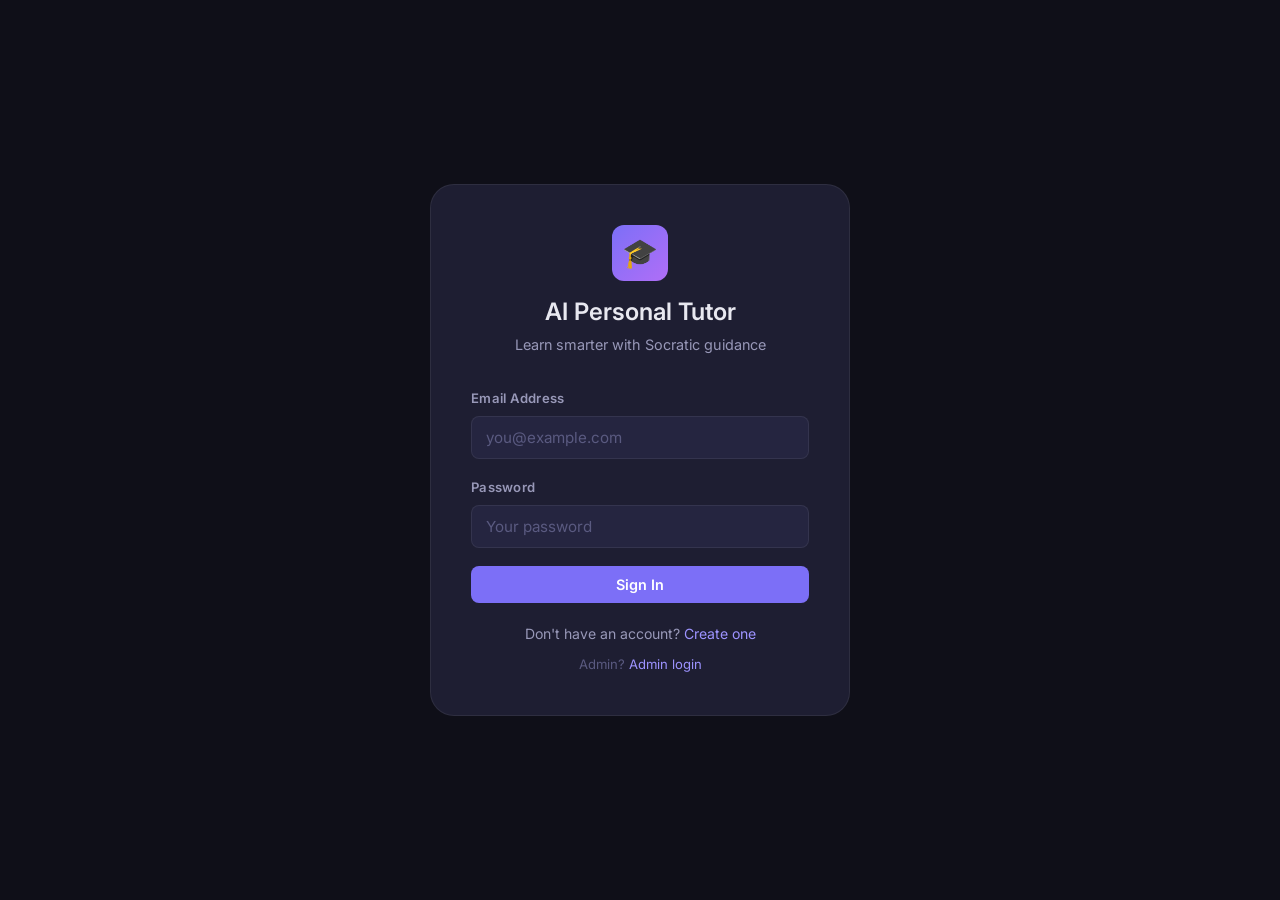
==== admin.html @ e1c5bb98 "Import SocraticAI Tutor project Co-authored-by: Copilot <223556219+Copilot@users.noreply.github.com>" ====
<!DOCTYPE html>
<html lang="en">
<head>
  <meta charset="UTF-8" />
  <meta name="viewport" content="width=device-width, initial-scale=1.0" />
  <title>AI Personal Tutor — Admin</title>
  <link rel="preconnect" href="https://fonts.googleapis.com" />
  <link href="https://fonts.googleapis.com/css2?family=Inter:wght@400;500;600;700&display=swap" rel="stylesheet" />
  <link rel="stylesheet" href="style.css" />
</head>
<body>

<div class="layout">

  <!-- ─── Sidebar ──────────────────────────────────────── -->
  <aside class="sidebar">
    <div class="sidebar-brand">
      <div class="brand-icon">🛡️</div>
      <div>
        <div class="brand-name">Admin Panel</div>
        <div class="brand-sub">AI Personal Tutor</div>
      </div>
    </div>

    <nav class="sidebar-nav">
      <button class="nav-item active" onclick="showSection('analytics')" id="nav-analytics">
        <span class="nav-icon">📊</span> Analytics
      </button>
      <button class="nav-item" onclick="showSection('students')" id="nav-students">
        <span class="nav-icon">👥</span> Students
      </button>
      <button class="nav-item" onclick="showSection('progress')" id="nav-progress">
        <span class="nav-icon">📈</span> Progress
      </button>
      <button class="nav-item" onclick="showSection('sessions')" id="nav-sessions">
        <span class="nav-icon">🗂️</span> Sessions
      </button>
    </nav>

    <div class="sidebar-footer">
      <button class="nav-item btn-danger" onclick="handleLogout()">
        <span class="nav-icon">🚪</span> Logout
      </button>
    </div>
  </aside>

  <!-- ─── Main Content ──────────────────────────────────── -->
  <main class="main">

    <!-- ── ANALYTICS ────────────────────────────────────── -->
    <div id="section-analytics">
      <div class="section-header" style="margin-bottom: 20px;">
        <h2>📊 Platform Analytics</h2>
      </div>

      <!-- Stat Cards -->
      <div class="grid-4" style="margin-bottom: 24px;" id="stat-cards">
        <div class="stat-card">
          <div class="stat-value" id="stat-students">—</div>
          <div class="stat-label">Total Students</div>
        </div>
        <div class="stat-card">
          <div class="stat-value" id="stat-sessions">—</div>
          <div class="stat-label">Sessions Completed</div>
        </div>
        <div class="stat-card">
          <div class="stat-value" id="stat-questions">—</div>
          <div class="stat-label">Questions Asked</div>
        </div>
        <div class="stat-card">
          <div class="stat-value" id="stat-avg-progress">—</div>
          <div class="stat-label">Avg Progress %</div>
        </div>
      </div>

      <!-- Popular Topics -->
      <div class="card">
        <div class="card-title">🔥 Popular Topics</div>
        <div id="popular-topics">
          <p style="color: var(--text-muted); font-size: 0.88rem;">Loading…</p>
        </div>
      </div>

      <!-- Extended Admin Metrics -->
      <div class="grid-3" style="margin-top:18px; gap:12px;">
        <div class="card" id="difficult-topics-card">
          <div class="card-title">Most Difficult Topics</div>
          <div id="difficult-topics">Loading…</div>
        </div>
        <div class="card" id="top-students-card">
          <div class="card-title">Top Performing Students</div>
          <div id="top-students">Loading…</div>
        </div>
        <div class="card" id="weak-dist-card">
          <div class="card-title">Weak Topic Distribution</div>
          <div id="weak-dist">Loading…</div>
        </div>
      </div>

      <div class="grid-3" style="margin-top:12px; gap:12px;">
        <div class="stat-card">
          <div class="stat-value" id="stat-avg-mastery">—</div>
          <div class="stat-label">Average Mastery</div>
        </div>
        <div class="stat-card">
          <div class="stat-value" id="stat-avg-hints">—</div>
          <div class="stat-label">Avg Hint Usage</div>
        </div>
        <div class="stat-card">
          <div class="stat-value" id="stat-sessions-per-day">—</div>
          <div class="stat-label">Sessions / Day (avg)</div>
        </div>
      </div>

      <div class="card" style="margin-top:12px;">
        <div class="card-title">Most Studied Topics</div>
        <div id="most-studied">Loading…</div>
      </div>
    </div>

    <!-- ── STUDENTS ──────────────────────────────────────── -->
    <div id="section-students" style="display:none;">
      <div class="section-header">
        <h2>👥 Student Accounts</h2>
        <span id="student-count" class="label"></span>
      </div>

      <div class="card">
        <div class="table-wrapper">
          <table>
            <thead>
              <tr>
                <th>#</th>
                <th>Name</th>
                <th>Email</th>
                <th>Joined</th>
              </tr>
            </thead>
            <tbody id="students-table">
              <tr><td colspan="4" style="color: var(--text-muted); text-align: center; padding: 24px;">Loading…</td></tr>
            </tbody>
          </table>
        </div>
      </div>
    </div>

    <!-- ── PROGRESS ──────────────────────────────────────── -->
    <div id="section-progress" style="display:none;">
      <div class="section-header">
        <h2>📈 Student Progress</h2>
      </div>

      <div class="card">
        <div class="table-wrapper">
          <table>
            <thead>
              <tr>
                <th>Student</th>
                <th>Email</th>
                <th>Topic</th>
                <th>Progress</th>
                <th>Hints Used</th>
              </tr>
            </thead>
            <tbody id="progress-table">
              <tr><td colspan="5" style="color: var(--text-muted); text-align: center; padding: 24px;">Loading…</td></tr>
            </tbody>
          </table>
        </div>
      </div>
    </div>

    <!-- ── SESSIONS ──────────────────────────────────────── -->
    <div id="section-sessions" style="display:none;">
      <div class="section-header">
        <h2>🗂️ Tutoring Sessions</h2>
      </div>

      <div id="sessions-list">
        <p style="color: var(--text-muted); font-size: 0.88rem;">Loading…</p>
      </div>
    </div>

  </main>
</div>

<script src="app.js"></script>
<script>
  // ─── Auth Guard ────────────────────────────────────────────────────────────
  if (!requireAuth("admin")) { /* redirected */ }

  // Load analytics on page open
  loadAnalytics();

  // ─── Section Navigation ────────────────────────────────────────────────────
  function showSection(name) {
    ["analytics", "students", "progress", "sessions"].forEach(s => {
      document.getElementById(`section-${s}`).style.display = (s === name) ? "block" : "none";
      document.getElementById(`nav-${s}`).classList.toggle("active", s === name);
    });

    if (name === "analytics") loadAnalytics();
    if (name === "students")  loadStudents();
    if (name === "progress")  loadProgress();
    if (name === "sessions")  loadSessions();
  }

  // ─── Analytics ────────────────────────────────────────────────────────────
  async function loadAnalytics() {
    try {
      const data = await api('/admin/stats');

      // Basic stats
      document.getElementById("stat-students").textContent     = data.learning_statistics.total_students;
      document.getElementById("stat-sessions").textContent     = data.learning_statistics.total_sessions;
      document.getElementById("stat-questions").textContent    = data.learning_statistics.total_questions;
      document.getElementById("stat-avg-progress").textContent = `${data.avg_mastery}%`;

      // Avg mastery and hints
      document.getElementById('stat-avg-mastery').textContent = `${data.avg_mastery}%`;
      document.getElementById('stat-avg-hints').textContent = `${data.avg_hint_usage}`;

      // Sessions per day average (simple mean)
      const sessCounts = data.sessions_per_day.map(r => r.count);
      const avgPerDay = sessCounts.length ? (sessCounts.reduce((a,b)=>a+b,0)/sessCounts.length).toFixed(1) : '0';
      document.getElementById('stat-sessions-per-day').textContent = avgPerDay;

      // Most difficult topics
      const diffEl = document.getElementById('difficult-topics');
      diffEl.innerHTML = data.most_difficult_topics.length ? data.most_difficult_topics.map(t => `
        <div style="margin-bottom:8px;">
          <div style="font-weight:700;">${escapeHtml(t.topic)}</div>
          <div style="color:var(--text-muted); font-size:0.85rem;">Avg progress: ${Math.round(t.avg_progress)}% — ${t.users} users</div>
        </div>
      `).join('') : '<div style="color:var(--text-muted)">No data</div>';

      // Top performing students
      const topEl = document.getElementById('top-students');
      topEl.innerHTML = data.top_performing_students.length ? `<ol style="padding-left:18px; margin:0;">${data.top_performing_students.map(s => `<li style="margin-bottom:8px;"><strong>${escapeHtml(s.name)}</strong> — ${Math.round(s.avg_progress)}%</li>`).join('')}</ol>` : '<div style="color:var(--text-muted)">No data</div>';

      // Weak topic distribution (simple list)
      const weakEl = document.getElementById('weak-dist');
      weakEl.innerHTML = data.weak_topic_distribution.length ? data.weak_topic_distribution.map(w => `
        <div style="display:flex; justify-content:space-between; gap:12px; margin-bottom:6px;">
          <div style="color:var(--text-primary);">${escapeHtml(w.topic)}</div>
          <div style="color:var(--text-muted);">${w.count}</div>
        </div>
      `).join('') : '<div style="color:var(--text-muted)">No weak topics</div>';

      // Most studied topics
      const msEl = document.getElementById('most-studied');
      msEl.innerHTML = data.most_studied_topics.length ? data.most_studied_topics.map(t => `
        <div style="display:flex; justify-content:space-between; gap:12px; margin-bottom:6px;">
          <div style="color:var(--text-primary);">${escapeHtml(t.topic)}</div>
          <div style="color:var(--accent-bright);">${t.users}</div>
        </div>
      `).join('') : '<div style="color:var(--text-muted)">No data</div>';

    } catch (err) {
      showToast('Failed to load analytics: ' + err.message, 'error');
    }
  }

  // ─── Students ─────────────────────────────────────────────────────────────
  async function loadStudents() {
    const tbody = document.getElementById("students-table");
    tbody.innerHTML = `<tr><td colspan="4" style="color:var(--text-muted);text-align:center;padding:24px;">Loading…</td></tr>`;

    try {
      const data = await api("/admin/users");
      document.getElementById("student-count").textContent = `${data.users.length} total`;

      if (!data.users.length) {
        tbody.innerHTML = `<tr><td colspan="4" style="color:var(--text-muted);text-align:center;padding:24px;">No students yet.</td></tr>`;
        return;
      }

      tbody.innerHTML = data.users.map((u, i) => `
        <tr>
          <td style="color: var(--text-muted);">${i + 1}</td>
          <td style="font-weight: 600;">${escapeHtml(u.name)}</td>
          <td style="color: var(--text-secondary);">${escapeHtml(u.email)}</td>
          <td style="color: var(--text-muted);">${formatDate(u.created_at)}</td>
        </tr>
      `).join("");
    } catch (err) {
      tbody.innerHTML = `<tr><td colspan="4" style="color:var(--danger);">Error: ${escapeHtml(err.message)}</td></tr>`;
    }
  }

  // ─── Progress ─────────────────────────────────────────────────────────────
  async function loadProgress() {
    const tbody = document.getElementById("progress-table");
    tbody.innerHTML = `<tr><td colspan="5" style="color:var(--text-muted);text-align:center;padding:24px;">Loading…</td></tr>`;

    try {
      const data = await api("/admin/progress");

      if (!data.progress.length) {
        tbody.innerHTML = `<tr><td colspan="5" style="color:var(--text-muted);text-align:center;padding:24px;">No progress data yet.</td></tr>`;
        return;
      }

      tbody.innerHTML = data.progress.map(p => `
        <tr>
          <td style="font-weight: 600;">${escapeHtml(p.name)}</td>
          <td style="color: var(--text-secondary);">${escapeHtml(p.email)}</td>
          <td><span style="
            font-size: 0.78rem; font-weight: 700;
            background: var(--accent-dim); color: var(--accent-bright);
            padding: 2px 8px; border-radius: 999px;
          ">${escapeHtml(p.topic)}</span></td>
          <td>
            <div style="display: flex; align-items: center; gap: 8px;">
              <div style="
                flex: 1; height: 5px; background: var(--bg-input);
                border-radius: 999px; overflow: hidden; min-width: 60px;
              ">
                <div style="
                  height: 100%;
                  width: ${p.progress}%;
                  background: linear-gradient(90deg, var(--accent), var(--accent-bright));
                  border-radius: 999px;
                "></div>
              </div>
              <span style="font-size: 0.8rem; color: var(--accent-bright); font-weight: 700; white-space: nowrap;">
                ${p.progress}%
              </span>
            </div>
          </td>
          <td style="color: var(--text-secondary);">${p.hints_used}</td>
        </tr>
      `).join("");
    } catch (err) {
      tbody.innerHTML = `<tr><td colspan="5" style="color:var(--danger);">Error: ${escapeHtml(err.message)}</td></tr>`;
    }
  }

  // ─── Sessions ─────────────────────────────────────────────────────────────
  async function loadSessions() {
    const container = document.getElementById("sessions-list");
    container.innerHTML = `<p style="color:var(--text-muted); font-size:0.88rem;">Loading…</p>`;

    try {
      const data = await api("/admin/sessions");

      if (!data.sessions.length) {
        container.innerHTML = `
          <div class="empty-state">
            <div class="empty-icon">🗂️</div>
            <p>No sessions completed yet.</p>
          </div>`;
        return;
      }

      container.innerHTML = data.sessions.map(s => `
        <div class="summary-card">
          <div class="summary-meta">
            <span class="summary-topic">${escapeHtml(s.topic)}</span>
            <span style="font-weight: 600; color: var(--text-primary); font-size: 0.85rem;">${escapeHtml(s.name)}</span>
            <span class="summary-date">${formatDate(s.created_at)}</span>
            <span style="font-size: 0.75rem; color: var(--text-muted);">💡 ${s.hints_used} hints</span>
          </div>
          ${s.summary ? `
            <div class="summary-body" style="max-height: 80px; overflow: hidden; position: relative;">
              ${escapeHtml(s.summary)}
            </div>
          ` : ""}
        </div>
      `).join("");
    } catch (err) {
      container.innerHTML = `<p style="color: var(--danger);">Error: ${escapeHtml(err.message)}</p>`;
    }
  }

  // ─── Logout ───────────────────────────────────────────────────────────────
  function handleLogout() {
    clearAuth();
    window.location.href = "index.html";
  }
</script>
</body>
</html>
---- style.css ----
/* =========================================================
   AI Personal Tutor — Stylesheet
   Dark theme with indigo/violet accent for an educational feel
   ========================================================= */

/* ─── Design Tokens ─────────────────────────────────── */
:root {
  --bg-base:       #0f0f18;
  --bg-surface:    #181828;
  --bg-card:       #1e1e32;
  --bg-card-hover: #252540;
  --bg-input:      #252540;

  --accent:        #7c6ff7;
  --accent-bright: #9d93ff;
  --accent-dim:    #3d3878;
  --accent-glow:   rgba(124, 111, 247, 0.18);

  --success:       #4ade80;
  --warning:       #fbbf24;
  --danger:        #f87171;

  --text-primary:  #e8e8f0;
  --text-secondary:#9898b8;
  --text-muted:    #5a5a80;

  --border:        rgba(255,255,255,0.07);
  --border-accent: rgba(124,111,247,0.35);

  --radius-sm: 8px;
  --radius-md: 12px;
  --radius-lg: 18px;
  --radius-xl: 24px;

  --shadow: 0 4px 24px rgba(0,0,0,0.4);
  --shadow-accent: 0 0 0 1px var(--border-accent), 0 4px 20px rgba(124,111,247,0.15);

  --font-display: 'Inter', system-ui, sans-serif;
  --font-mono:    'JetBrains Mono', 'Fira Code', monospace;
}

/* ─── Reset & Base ───────────────────────────────────── */
*, *::before, *::after { box-sizing: border-box; margin: 0; padding: 0; }

html { scroll-behavior: smooth; }

body {
  font-family: var(--font-display);
  background: var(--bg-base);
  color: var(--text-primary);
  min-height: 100vh;
  font-size: 15px;
  line-height: 1.6;
  -webkit-font-smoothing: antialiased;
}

a { color: var(--accent-bright); text-decoration: none; }
a:hover { text-decoration: underline; }

/* ─── Typography ─────────────────────────────────────── */
h1, h2, h3, h4 { font-weight: 600; line-height: 1.25; }
h1 { font-size: 2rem; }
h2 { font-size: 1.4rem; }
h3 { font-size: 1.1rem; }

.label {
  font-size: 0.72rem;
  font-weight: 600;
  letter-spacing: 0.08em;
  text-transform: uppercase;
  color: var(--text-muted);
}

/* ─── Layout ─────────────────────────────────────────── */
.layout {
  display: flex;
  min-height: 100vh;
}

/* ─── Sidebar ────────────────────────────────────────── */
.sidebar {
  width: 220px;
  flex-shrink: 0;
  background: var(--bg-surface);
  border-right: 1px solid var(--border);
  display: flex;
  flex-direction: column;
  padding: 28px 0 20px;
  position: sticky;
  top: 0;
  height: 100vh;
  overflow-y: auto;
}

.sidebar-brand {
  display: flex;
  align-items: center;
  gap: 10px;
  padding: 0 20px 28px;
  border-bottom: 1px solid var(--border);
}

.sidebar-brand .brand-icon {
  width: 34px;
  height: 34px;
  border-radius: var(--radius-sm);
  background: linear-gradient(135deg, var(--accent), #b06ef7);
  display: flex;
  align-items: center;
  justify-content: center;
  font-size: 1.1rem;
  flex-shrink: 0;
}

.sidebar-brand .brand-name {
  font-size: 0.95rem;
  font-weight: 700;
  color: var(--text-primary);
  line-height: 1.2;
}

.sidebar-brand .brand-sub {
  font-size: 0.68rem;
  color: var(--text-muted);
}

.sidebar-nav {
  flex: 1;
  padding: 16px 12px;
  display: flex;
  flex-direction: column;
  gap: 4px;
}

.nav-item {
  display: flex;
  align-items: center;
  gap: 10px;
  padding: 9px 10px;
  border-radius: var(--radius-sm);
  color: var(--text-secondary);
  cursor: pointer;
  transition: all 0.15s;
  border: none;
  background: none;
  width: 100%;
  text-align: left;
  font-size: 0.9rem;
  font-family: inherit;
  text-decoration: none;
}

.nav-item:hover {
  background: var(--bg-card);
  color: var(--text-primary);
  text-decoration: none;
}

.nav-item.active {
  background: var(--accent-glow);
  color: var(--accent-bright);
  border: 1px solid var(--border-accent);
}

.nav-item .nav-icon { font-size: 1rem; width: 18px; text-align: center; }

.sidebar-footer {
  padding: 16px 12px 0;
  border-top: 1px solid var(--border);
}

/* ─── Main Content ───────────────────────────────────── */
.main {
  flex: 1;
  overflow-y: auto;
  padding: 32px 36px;
  max-width: 960px;
}

/* ─── Auth Pages ─────────────────────────────────────── */
.auth-page {
  min-height: 100vh;
  display: flex;
  align-items: center;
  justify-content: center;
  background: var(--bg-base);
  padding: 20px;
}

.auth-card {
  background: var(--bg-card);
  border: 1px solid var(--border);
  border-radius: var(--radius-xl);
  padding: 40px;
  width: 100%;
  max-width: 420px;
}

.auth-header {
  text-align: center;
  margin-bottom: 32px;
}

.auth-logo {
  width: 56px;
  height: 56px;
  border-radius: var(--radius-md);
  background: linear-gradient(135deg, var(--accent), #b06ef7);
  display: flex;
  align-items: center;
  justify-content: center;
  font-size: 1.8rem;
  margin: 0 auto 16px;
}

.auth-header h1 { font-size: 1.5rem; margin-bottom: 6px; }
.auth-header p  { color: var(--text-secondary); font-size: 0.9rem; }

/* ─── Forms ──────────────────────────────────────────── */
.form-group { margin-bottom: 18px; }

.form-label {
  display: block;
  font-size: 0.82rem;
  font-weight: 600;
  color: var(--text-secondary);
  margin-bottom: 7px;
  letter-spacing: 0.02em;
}

.form-input {
  width: 100%;
  padding: 11px 14px;
  background: var(--bg-input);
  border: 1px solid var(--border);
  border-radius: var(--radius-sm);
  color: var(--text-primary);
  font-family: inherit;
  font-size: 0.95rem;
  outline: none;
  transition: border-color 0.15s, box-shadow 0.15s;
}

.form-input:focus {
  border-color: var(--accent);
  box-shadow: 0 0 0 3px var(--accent-glow);
}

.form-input::placeholder { color: var(--text-muted); }

/* ─── Buttons ────────────────────────────────────────── */
.btn {
  display: inline-flex;
  align-items: center;
  justify-content: center;
  gap: 7px;
  padding: 10px 20px;
  border-radius: var(--radius-sm);
  font-family: inherit;
  font-size: 0.9rem;
  font-weight: 600;
  cursor: pointer;
  border: none;
  transition: all 0.15s;
  text-decoration: none;
  white-space: nowrap;
}

.btn-primary {
  background: var(--accent);
  color: #fff;
}
.btn-primary:hover  { background: var(--accent-bright); text-decoration: none; }
.btn-primary:active { transform: scale(0.98); }

.btn-ghost {
  background: transparent;
  color: var(--text-secondary);
  border: 1px solid var(--border);
}
.btn-ghost:hover { background: var(--bg-card); color: var(--text-primary); }

.btn-danger {
  background: transparent;
  color: var(--danger);
  border: 1px solid rgba(248, 113, 113, 0.3);
}
.btn-danger:hover { background: rgba(248,113,113,0.1); }

.btn-full { width: 100%; }
.btn-sm   { padding: 7px 14px; font-size: 0.82rem; }

/* ─── Cards ──────────────────────────────────────────── */
.card {
  background: var(--bg-card);
  border: 1px solid var(--border);
  border-radius: var(--radius-lg);
  padding: 24px;
}

.card-title {
  font-size: 0.85rem;
  font-weight: 700;
  color: var(--text-muted);
  text-transform: uppercase;
  letter-spacing: 0.07em;
  margin-bottom: 16px;
  display: flex;
  align-items: center;
  gap: 8px;
}

.stat-card {
  background: var(--bg-card);
  border: 1px solid var(--border);
  border-radius: var(--radius-md);
  padding: 20px 22px;
}

.stat-card .stat-value {
  font-size: 2rem;
  font-weight: 700;
  color: var(--accent-bright);
  line-height: 1;
  margin-bottom: 4px;
}

.stat-card .stat-label {
  font-size: 0.8rem;
  color: var(--text-secondary);
}

/* ─── Grid Helpers ───────────────────────────────────── */
.grid-2 { display: grid; grid-template-columns: 1fr 1fr; gap: 16px; }
.grid-3 { display: grid; grid-template-columns: repeat(3, 1fr); gap: 16px; }
.grid-4 { display: grid; grid-template-columns: repeat(4, 1fr); gap: 14px; }

/* ─── Progress Bars ──────────────────────────────────── */
.progress-item { margin-bottom: 16px; }

.progress-header {
  display: flex;
  justify-content: space-between;
  align-items: center;
  margin-bottom: 6px;
}

.progress-topic {
  font-size: 0.88rem;
  font-weight: 600;
  color: var(--text-primary);
}

.progress-pct {
  font-size: 0.8rem;
  color: var(--accent-bright);
  font-weight: 700;
}

.progress-bar-track {
  height: 6px;
  background: var(--bg-input);
  border-radius: 999px;
  overflow: hidden;
}

.progress-bar-fill {
  height: 100%;
  background: linear-gradient(90deg, var(--accent), var(--accent-bright));
  border-radius: 999px;
  transition: width 0.6s ease;
}

/* ─── Chat Interface ─────────────────────────────────── */
.chat-wrapper {
  display: flex;
  flex-direction: column;
  height: 520px;
  background: var(--bg-card);
  border: 1px solid var(--border);
  border-radius: var(--radius-lg);
  overflow: hidden;
}

.chat-header {
  padding: 14px 20px;
  border-bottom: 1px solid var(--border);
  display: flex;
  align-items: center;
  justify-content: space-between;
  background: var(--bg-surface);
}

.chat-header-left {
  display: flex;
  align-items: center;
  gap: 10px;
}

.chat-avatar {
  width: 32px;
  height: 32px;
  border-radius: 50%;
  background: linear-gradient(135deg, var(--accent), #b06ef7);
  display: flex;
  align-items: center;
  justify-content: center;
  font-size: 1rem;
}

.chat-title { font-weight: 600; font-size: 0.9rem; }
.chat-topic-badge {
  font-size: 0.72rem;
  background: var(--accent-dim);
  color: var(--accent-bright);
  padding: 2px 8px;
  border-radius: 999px;
  border: 1px solid var(--border-accent);
}

.chat-messages {
  flex: 1;
  overflow-y: auto;
  padding: 20px;
  display: flex;
  flex-direction: column;
  gap: 16px;
  scroll-behavior: smooth;
}

.chat-messages::-webkit-scrollbar { width: 4px; }
.chat-messages::-webkit-scrollbar-track { background: transparent; }
.chat-messages::-webkit-scrollbar-thumb { background: var(--border); border-radius: 2px; }

.message {
  display: flex;
  gap: 10px;
  max-width: 88%;
  animation: msg-in 0.2s ease;
}

@keyframes msg-in {
  from { opacity: 0; transform: translateY(6px); }
  to   { opacity: 1; transform: translateY(0); }
}

.message.user { margin-left: auto; flex-direction: row-reverse; }

.msg-icon {
  width: 28px;
  height: 28px;
  border-radius: 50%;
  display: flex;
  align-items: center;
  justify-content: center;
  font-size: 0.8rem;
  flex-shrink: 0;
  margin-top: 2px;
}

.message.assistant .msg-icon {
  background: linear-gradient(135deg, var(--accent), #b06ef7);
}

.message.user .msg-icon {
  background: var(--bg-input);
  border: 1px solid var(--border);
}

.msg-bubble {
  padding: 11px 15px;
  border-radius: var(--radius-md);
  font-size: 0.9rem;
  line-height: 1.55;
}

.message.assistant .msg-bubble {
  background: var(--bg-surface);
  border: 1px solid var(--border);
  border-radius: 4px var(--radius-md) var(--radius-md) var(--radius-md);
  color: var(--text-primary);
}

.message.user .msg-bubble {
  background: var(--accent);
  color: #fff;
  border-radius: var(--radius-md) 4px var(--radius-md) var(--radius-md);
}

.chat-footer {
  padding: 14px 16px;
  border-top: 1px solid var(--border);
  background: var(--bg-surface);
}

.chat-input-row {
  display: flex;
  gap: 8px;
  align-items: flex-end;
}

.chat-input {
  flex: 1;
  resize: none;
  padding: 10px 14px;
  background: var(--bg-input);
  border: 1px solid var(--border);
  border-radius: var(--radius-sm);
  color: var(--text-primary);
  font-family: inherit;
  font-size: 0.9rem;
  outline: none;
  max-height: 100px;
  transition: border-color 0.15s;
}

.chat-input:focus { border-color: var(--accent); }
.chat-input::placeholder { color: var(--text-muted); }

.typing-indicator {
  display: flex;
  gap: 4px;
  padding: 8px 12px;
  background: var(--bg-surface);
  border: 1px solid var(--border);
  border-radius: var(--radius-md);
  width: fit-content;
}

.typing-dot {
  width: 6px;
  height: 6px;
  border-radius: 50%;
  background: var(--accent);
  animation: typing 1.2s infinite;
}

.typing-dot:nth-child(2) { animation-delay: 0.2s; }
.typing-dot:nth-child(3) { animation-delay: 0.4s; }

@keyframes typing {
  0%, 80%, 100% { opacity: 0.3; transform: scale(0.8); }
  40%            { opacity: 1;   transform: scale(1); }
}

/* ─── Hint Panel ─────────────────────────────────────── */
.hint-panel {
  background: var(--bg-card);
  border: 1px solid var(--border-accent);
  border-radius: var(--radius-md);
  padding: 16px;
  margin-top: 12px;
}

.hint-buttons { display: flex; gap: 8px; flex-wrap: wrap; }

.hint-btn {
  padding: 7px 14px;
  border-radius: var(--radius-sm);
  border: 1px solid var(--border);
  background: var(--bg-input);
  color: var(--text-secondary);
  font-size: 0.82rem;
  font-weight: 600;
  cursor: pointer;
  font-family: inherit;
  transition: all 0.15s;
}

.hint-btn:hover {
  border-color: var(--accent);
  color: var(--accent-bright);
  background: var(--accent-glow);
}

.hint-response {
  margin-top: 12px;
  padding: 12px;
  background: var(--bg-input);
  border-left: 3px solid var(--accent);
  border-radius: 0 var(--radius-sm) var(--radius-sm) 0;
  font-size: 0.88rem;
  color: var(--text-primary);
  line-height: 1.6;
  display: none;
}

/* ─── Tables ─────────────────────────────────────────── */
.table-wrapper { overflow-x: auto; }

table {
  width: 100%;
  border-collapse: collapse;
  font-size: 0.88rem;
}

th {
  text-align: left;
  padding: 10px 14px;
  color: var(--text-muted);
  font-size: 0.75rem;
  text-transform: uppercase;
  letter-spacing: 0.05em;
  border-bottom: 1px solid var(--border);
  font-weight: 600;
}

td {
  padding: 12px 14px;
  border-bottom: 1px solid rgba(255,255,255,0.04);
  color: var(--text-primary);
}

tr:hover td { background: rgba(255,255,255,0.02); }

/* ─── Alerts / Toasts ────────────────────────────────── */
.toast {
  position: fixed;
  bottom: 24px;
  right: 24px;
  padding: 12px 18px;
  border-radius: var(--radius-sm);
  font-size: 0.88rem;
  font-weight: 600;
  z-index: 1000;
  animation: toast-in 0.3s ease;
  max-width: 320px;
  pointer-events: none;
}

@keyframes toast-in {
  from { opacity: 0; transform: translateY(10px); }
  to   { opacity: 1; transform: translateY(0); }
}

.toast-success { background: #1a3a24; border: 1px solid var(--success); color: var(--success); }
.toast-error   { background: #3a1a1a; border: 1px solid var(--danger);  color: var(--danger); }
.toast-info    { background: var(--accent-dim); border: 1px solid var(--accent); color: var(--accent-bright); }

/* ─── Alert Banner ───────────────────────────────────── */
.alert {
  padding: 11px 14px;
  border-radius: var(--radius-sm);
  font-size: 0.88rem;
  margin-bottom: 16px;
  display: none;
}

.alert-error   { background: #3a1a1a; border: 1px solid var(--danger);  color: var(--danger); }
.alert-success { background: #1a3a24; border: 1px solid var(--success); color: var(--success); }

/* ─── Welcome Banner ─────────────────────────────────── */
.welcome-banner {
  background: linear-gradient(135deg, var(--accent-dim), rgba(176, 110, 247, 0.15));
  border: 1px solid var(--border-accent);
  border-radius: var(--radius-lg);
  padding: 24px 28px;
  margin-bottom: 24px;
  display: flex;
  align-items: center;
  justify-content: space-between;
  gap: 16px;
}

.welcome-text h2 { font-size: 1.3rem; margin-bottom: 4px; }
.welcome-text p  { color: var(--text-secondary); font-size: 0.9rem; }

.welcome-icon {
  font-size: 2.5rem;
  flex-shrink: 0;
}

/* ─── Empty State ────────────────────────────────────── */
.empty-state {
  text-align: center;
  padding: 40px 20px;
  color: var(--text-muted);
}

.empty-state .empty-icon { font-size: 2.5rem; margin-bottom: 10px; }
.empty-state p { font-size: 0.9rem; }

/* ─── Section Headers ────────────────────────────────── */
.section-header {
  display: flex;
  align-items: center;
  justify-content: space-between;
  margin-bottom: 16px;
}

.section-header h2 { font-size: 1.05rem; }

/* ─── Summary Card ───────────────────────────────────── */
.summary-card {
  background: var(--bg-surface);
  border: 1px solid var(--border);
  border-radius: var(--radius-md);
  padding: 16px 18px;
  margin-bottom: 12px;
}

.summary-meta {
  display: flex;
  align-items: center;
  gap: 10px;
  margin-bottom: 10px;
}

.summary-topic {
  font-size: 0.82rem;
  font-weight: 700;
  color: var(--accent-bright);
  background: var(--accent-dim);
  padding: 2px 10px;
  border-radius: 999px;
}

.summary-date { font-size: 0.78rem; color: var(--text-muted); }

.summary-body {
  font-size: 0.85rem;
  color: var(--text-secondary);
  line-height: 1.6;
  white-space: pre-wrap;
}

/* ─── Divider ────────────────────────────────────────── */
.divider { height: 1px; background: var(--border); margin: 24px 0; }

/* ─── Responsive ─────────────────────────────────────── */
@media (max-width: 768px) {
  .sidebar { display: none; }
  .main    { padding: 20px 16px; }
  .grid-2, .grid-3, .grid-4 { grid-template-columns: 1fr; }
  .chat-wrapper { height: 400px; }
  .welcome-banner { flex-direction: column; text-align: center; }
}
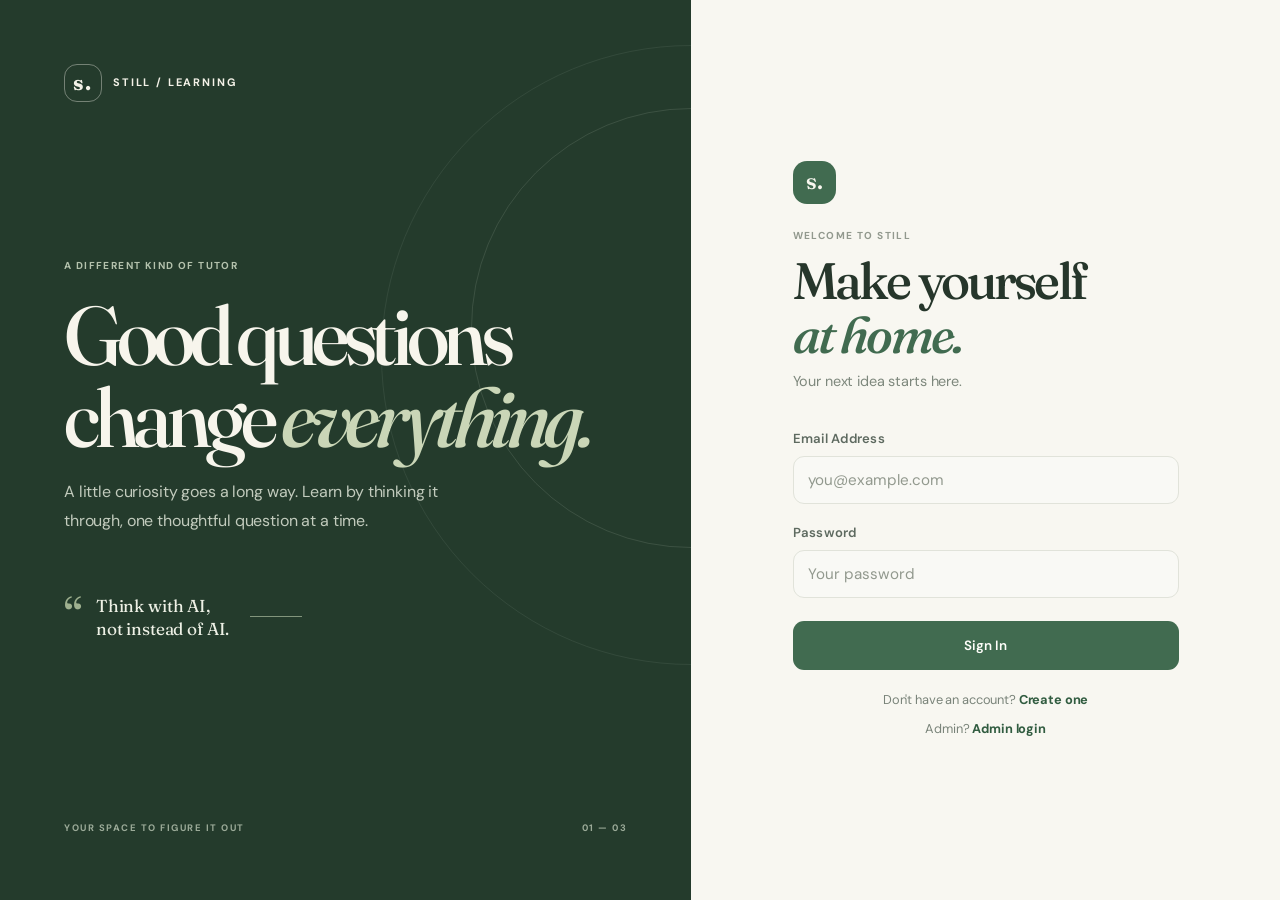
==== commit 7e89ea6a: "Redesign tutor and admin interfaces Co-authored-by: Copilot <223556219+Copilot@users.noreply.github." ====
--- a/admin.html
+++ b/admin.html
@@ -3,9 +3,9 @@
 <head>
   <meta charset="UTF-8" />
   <meta name="viewport" content="width=device-width, initial-scale=1.0" />
-  <title>AI Personal Tutor — Admin</title>
+  <title>Still — Platform overview</title>
   <link rel="preconnect" href="https://fonts.googleapis.com" />
-  <link href="https://fonts.googleapis.com/css2?family=Inter:wght@400;500;600;700&display=swap" rel="stylesheet" />
+  <link href="https://fonts.googleapis.com/css2?family=DM+Sans:wght@400;500;600;700&family=Fraunces:opsz,wght@9..144,500;9..144,600&display=swap" rel="stylesheet" />
   <link rel="stylesheet" href="style.css" />
 </head>
 <body>
@@ -15,42 +15,51 @@
   <!-- ─── Sidebar ──────────────────────────────────────── -->
   <aside class="sidebar">
     <div class="sidebar-brand">
-      <div class="brand-icon">🛡️</div>
+      <div class="brand-icon">s.</div>
       <div>
-        <div class="brand-name">Admin Panel</div>
-        <div class="brand-sub">AI Personal Tutor</div>
+        <div class="brand-name">still.</div>
+        <div class="brand-sub">Learning, in focus</div>
       </div>
     </div>
 
     <nav class="sidebar-nav">
+      <div class="nav-caption">PLATFORM</div>
       <button class="nav-item active" onclick="showSection('analytics')" id="nav-analytics">
-        <span class="nav-icon">📊</span> Analytics
+        <span class="nav-icon">◫</span> Overview
       </button>
       <button class="nav-item" onclick="showSection('students')" id="nav-students">
-        <span class="nav-icon">👥</span> Students
+        <span class="nav-icon">◎</span> Students
       </button>
       <button class="nav-item" onclick="showSection('progress')" id="nav-progress">
-        <span class="nav-icon">📈</span> Progress
+        <span class="nav-icon">↗</span> Progress
       </button>
       <button class="nav-item" onclick="showSection('sessions')" id="nav-sessions">
-        <span class="nav-icon">🗂️</span> Sessions
+        <span class="nav-icon">◷</span> Sessions
       </button>
     </nav>
 
     <div class="sidebar-footer">
       <button class="nav-item btn-danger" onclick="handleLogout()">
-        <span class="nav-icon">🚪</span> Logout
+        <span class="nav-icon">⇥</span> Sign out
       </button>
     </div>
   </aside>
 
   <!-- ─── Main Content ──────────────────────────────────── -->
   <main class="main">
+
+    <div class="workspace-heading admin-heading">
+      <div>
+        <span class="eyebrow">STILL / ADMINISTRATION</span>
+        <h1>Learning, in <em>focus.</em></h1>
+      </div>
+      <div class="heading-date"><span class="status-dot"></span> LIVE PLATFORM OVERVIEW</div>
+    </div>
 
     <!-- ── ANALYTICS ────────────────────────────────────── -->
     <div id="section-analytics">
       <div class="section-header" style="margin-bottom: 20px;">
-        <h2>📊 Platform Analytics</h2>
+        <h2>Platform analytics</h2>
       </div>
 
       <!-- Stat Cards -->
@@ -75,7 +84,7 @@
 
       <!-- Popular Topics -->
       <div class="card">
-        <div class="card-title">🔥 Popular Topics</div>
+        <div class="card-title">Popular topics</div>
         <div id="popular-topics">
           <p style="color: var(--text-muted); font-size: 0.88rem;">Loading…</p>
         </div>
@@ -121,7 +130,7 @@
     <!-- ── STUDENTS ──────────────────────────────────────── -->
     <div id="section-students" style="display:none;">
       <div class="section-header">
-        <h2>👥 Student Accounts</h2>
+        <h2>Student accounts</h2>
         <span id="student-count" class="label"></span>
       </div>
 
@@ -147,7 +156,7 @@
     <!-- ── PROGRESS ──────────────────────────────────────── -->
     <div id="section-progress" style="display:none;">
       <div class="section-header">
-        <h2>📈 Student Progress</h2>
+        <h2>Student progress</h2>
       </div>
 
       <div class="card">
@@ -173,7 +182,7 @@
     <!-- ── SESSIONS ──────────────────────────────────────── -->
     <div id="section-sessions" style="display:none;">
       <div class="section-header">
-        <h2>🗂️ Tutoring Sessions</h2>
+        <h2>Tutoring sessions</h2>
       </div>
 
       <div id="sessions-list">
--- a/style.css
+++ b/style.css
@@ -735,3 +735,598 @@
   .chat-wrapper { height: 400px; }
   .welcome-banner { flex-direction: column; text-align: center; }
 }
+
+/* ─── Modern visual refresh ─────────────────────────── */
+:root {
+  --bg-base: #f5f7fb;
+  --bg-surface: #ffffff;
+  --bg-card: #ffffff;
+  --bg-card-hover: #f8faff;
+  --bg-input: #f8fafc;
+  --accent: #635bff;
+  --accent-bright: #5148e5;
+  --accent-dim: #eeecff;
+  --accent-glow: rgba(99, 91, 255, 0.14);
+  --success: #159570;
+  --warning: #d58b12;
+  --danger: #d84f5f;
+  --text-primary: #172033;
+  --text-secondary: #647089;
+  --text-muted: #94a0b5;
+  --border: #e7ebf3;
+  --border-accent: rgba(99, 91, 255, 0.26);
+  --shadow: 0 16px 45px rgba(37, 49, 83, 0.08);
+  --shadow-accent: 0 12px 30px rgba(99, 91, 255, 0.14);
+}
+
+body {
+  background: radial-gradient(circle at 85% -10%, #ebe9ff 0, transparent 34%), var(--bg-base);
+  color: var(--text-primary);
+}
+
+button, input, textarea { -webkit-tap-highlight-color: transparent; }
+
+.sidebar {
+  width: 248px;
+  background: rgba(255,255,255,0.88);
+  backdrop-filter: blur(18px);
+  border-right: 1px solid var(--border);
+  padding: 24px 14px 18px;
+}
+
+.sidebar-brand { padding: 0 12px 24px; }
+.sidebar-brand .brand-icon, .auth-logo, .chat-avatar, .message.assistant .msg-icon {
+  background: linear-gradient(135deg, #6c63ff, #9a7cff);
+  box-shadow: 0 8px 18px rgba(99,91,255,.2);
+}
+.sidebar-brand .brand-name { color: var(--text-primary); }
+.sidebar-nav { padding: 18px 0; }
+.nav-item { border: 1px solid transparent; color: var(--text-secondary); }
+.nav-item:hover { background: #f5f6ff; color: var(--accent-bright); }
+.nav-item.active { background: var(--accent-dim); color: var(--accent-bright); border-color: var(--border-accent); }
+
+.main { max-width: 1180px; padding: 38px 44px; }
+.card, .stat-card, .chat-wrapper, .auth-card, .summary-card {
+  box-shadow: var(--shadow);
+  border-color: var(--border);
+}
+.card { padding: 26px; }
+.stat-card { padding: 20px; }
+.stat-card .stat-value { color: var(--accent-bright); font-size: 2.15rem; letter-spacing: -0.04em; }
+
+.welcome-banner {
+  position: relative;
+  overflow: hidden;
+  background: linear-gradient(110deg, #5148df 0%, #766cf2 56%, #9a7cff 100%);
+  border: 0;
+  box-shadow: 0 18px 34px rgba(88, 78, 224, .22);
+  padding: 30px 34px;
+}
+.welcome-banner::after {
+  content: "";
+  position: absolute;
+  width: 240px; height: 240px;
+  right: -60px; top: -95px;
+  border: 1px solid rgba(255,255,255,.2);
+  border-radius: 50%;
+}
+.welcome-text h2, .welcome-text p { position: relative; z-index: 1; color: #fff; }
+.welcome-text p { color: rgba(255,255,255,.78); }
+.welcome-icon { position: relative; z-index: 1; opacity: .9; }
+
+.chat-wrapper { min-height: 560px; height: calc(100vh - 300px); }
+.chat-header { background: #fff; padding: 16px 22px; }
+.chat-footer { background: #fff; padding: 16px 18px 18px; }
+.chat-messages { padding: 24px; }
+.chat-input { background: #f8f9fd; border-color: #dfe4ef; padding: 13px 15px; }
+.chat-input:focus { box-shadow: 0 0 0 4px var(--accent-glow); }
+.message.user .msg-bubble { background: linear-gradient(135deg, #635bff, #756cf4); box-shadow: 0 8px 18px rgba(99,91,255,.16); }
+.message.assistant .msg-bubble { background: #f7f8fc; border-color: #e9edf5; }
+
+.btn { border-radius: 10px; min-height: 42px; }
+.btn-primary { background: linear-gradient(135deg, #635bff, #756cf4); box-shadow: 0 8px 18px rgba(99,91,255,.18); }
+.btn-primary:hover { background: linear-gradient(135deg, #5148e5, #635bff); transform: translateY(-1px); }
+.btn-ghost { background: #fff; }
+.form-input { background: #f8f9fd; border-color: #dfe4ef; border-radius: 10px; padding: 12px 14px; }
+.form-input:focus { border-color: var(--accent); box-shadow: 0 0 0 4px var(--accent-glow); }
+
+.auth-page { background: radial-gradient(circle at 10% 15%, #e7e4ff 0, transparent 32%), radial-gradient(circle at 90% 80%, #dcf6f0 0, transparent 28%), var(--bg-base); }
+.auth-card { max-width: 440px; padding: 42px; border-radius: 24px; }
+.auth-header h1 { letter-spacing: -0.03em; }
+.auth-logo { border-radius: 16px; }
+
+.hint-panel { background: #fff; box-shadow: var(--shadow); }
+.hint-btn { background: #f8f9fd; border-color: #e1e6f0; }
+.hint-btn:hover { background: var(--accent-dim); }
+
+@media (max-width: 900px) {
+  .main { padding: 28px 24px; }
+  .sidebar { width: 220px; }
+}
+
+@media (max-width: 768px) {
+  .main { padding: 20px 16px; }
+  .auth-card { padding: 30px 24px; }
+  .chat-wrapper { min-height: 420px; height: 62vh; }
+}
+
+/* ─── Still design system ────────────────────────────── */
+:root {
+  --bg-base: #f4f3ee;
+  --bg-surface: #fbfaf7;
+  --bg-card: #fffefa;
+  --bg-card-hover: #f7f6f0;
+  --bg-input: #f7f6f1;
+  --accent: #416b50;
+  --accent-bright: #315c40;
+  --accent-dim: #e9eee7;
+  --accent-glow: rgba(65, 107, 80, .12);
+  --success: #43825c;
+  --warning: #b27b30;
+  --danger: #b65e53;
+  --text-primary: #202c24;
+  --text-secondary: #667168;
+  --text-muted: #92998e;
+  --border: #e5e5dc;
+  --border-accent: rgba(65, 107, 80, .26);
+  --shadow: 0 12px 32px rgba(36, 48, 38, .055);
+  --shadow-accent: 0 10px 24px rgba(65, 107, 80, .12);
+  --radius-sm: 10px;
+  --radius-md: 15px;
+  --radius-lg: 20px;
+  --radius-xl: 28px;
+  --font-display: 'DM Sans', system-ui, sans-serif;
+}
+
+body {
+  background: var(--bg-base);
+  color: var(--text-primary);
+  font-size: 14px;
+  letter-spacing: -.01em;
+}
+
+h1, h2, h3, h4 { letter-spacing: -.035em; }
+h1 em, h2 em { color: var(--accent); font-family: 'Fraunces', Georgia, serif; font-weight: 500; }
+a { color: var(--accent-bright); }
+button, input, textarea { -webkit-tap-highlight-color: transparent; }
+button:focus-visible, a:focus-visible, input:focus-visible, textarea:focus-visible {
+  outline: 3px solid rgba(65, 107, 80, .3);
+  outline-offset: 3px;
+}
+
+.layout { min-height: 100vh; }
+.sidebar {
+  width: 252px;
+  padding: 27px 17px 18px;
+  background: #eeefe8;
+  border-right: 1px solid #e2e4da;
+}
+.sidebar-brand { padding: 0 10px 25px; border-bottom: 1px solid #dfe2d8; gap: 11px; }
+.sidebar-brand .brand-icon, .auth-logo, .chat-avatar, .message.assistant .msg-icon {
+  background: var(--accent);
+  color: #f8f7ef;
+  box-shadow: none;
+  font-family: 'Fraunces', Georgia, serif;
+  font-weight: 600;
+}
+.sidebar-brand .brand-icon { width: 39px; height: 39px; border-radius: 13px; font-size: 1.35rem; }
+.sidebar-brand .brand-name { font-size: 1rem; letter-spacing: -.04em; }
+.sidebar-brand .brand-sub { color: #818b7e; font-size: .72rem; }
+.sidebar-nav { padding: 26px 0; gap: 5px; }
+.nav-caption, .eyebrow {
+  color: #92998e;
+  font-size: .63rem;
+  font-weight: 700;
+  letter-spacing: .14em;
+}
+.nav-caption { padding: 0 12px 11px; }
+.nav-item {
+  min-height: 43px;
+  padding: 9px 11px;
+  gap: 12px;
+  border-radius: 10px;
+  color: #6d776d;
+  font-size: .86rem;
+  font-weight: 600;
+}
+.nav-item .nav-icon { width: 19px; font-size: 1.05rem; color: #899286; }
+.nav-item:hover { background: rgba(255, 254, 250, .75); color: var(--text-primary); }
+.nav-item.active {
+  background: #fffefa;
+  border-color: #e5e6dc;
+  color: var(--accent-bright);
+  box-shadow: 0 3px 9px rgba(36, 48, 38, .035);
+}
+.nav-item.active .nav-icon { color: var(--accent); }
+.sidebar-footer { border-color: #dfe2d8; padding: 16px 0 0; }
+.sidebar-user {
+  padding: 0 10px 12px;
+  color: #526052;
+  font-size: .82rem;
+  font-weight: 700;
+}
+.sidebar-user:empty { display: none; }
+.sidebar-footer .btn-danger { color: #8b625a; border-color: transparent; }
+.sidebar-footer .btn-danger:hover { background: #f4e9e5; color: #a44f43; }
+
+.main {
+  max-width: none;
+  width: min(100%, 1510px);
+  padding: 34px clamp(22px, 4vw, 62px) 56px;
+  margin: 0 auto;
+  overflow: visible;
+}
+.workspace-heading {
+  display: flex;
+  align-items: flex-end;
+  justify-content: space-between;
+  gap: 20px;
+  margin-bottom: 25px;
+}
+.workspace-heading h1 {
+  margin-top: 7px;
+  font-size: clamp(1.75rem, 3vw, 2.45rem);
+  font-weight: 600;
+  line-height: 1.1;
+}
+.heading-date {
+  display: inline-flex;
+  align-items: center;
+  gap: 9px;
+  padding: 10px 13px;
+  border: 1px solid var(--border);
+  border-radius: 999px;
+  background: rgba(255, 254, 250, .65);
+  color: #7b8478;
+  font-size: .61rem;
+  font-weight: 700;
+  letter-spacing: .11em;
+  white-space: nowrap;
+}
+.status-dot { display: inline-block; width: 7px; height: 7px; border-radius: 50%; background: #689b70; }
+
+.welcome-banner {
+  margin-bottom: 22px;
+  padding: 25px 30px;
+  border: 1px solid #dce4d7;
+  border-radius: var(--radius-lg);
+  background: #e9eee5;
+  box-shadow: none;
+  min-height: 142px;
+}
+.welcome-banner::after { width: 260px; height: 260px; right: 6%; top: -170px; border-color: rgba(65, 107, 80, .12); }
+.welcome-text h2 { margin: 7px 0 5px; color: #29382d; font-family: 'Fraunces', Georgia, serif; font-size: 1.75rem; font-weight: 500; }
+.welcome-text h2 em { color: var(--accent); }
+.welcome-text p { color: #68746a; font-size: .88rem; }
+.welcome-icon { display: none; }
+.welcome-art {
+  position: relative;
+  z-index: 1;
+  display: grid;
+  width: 84px;
+  height: 84px;
+  place-items: center;
+  border: 1px solid rgba(65, 107, 80, .2);
+  border-radius: 50%;
+  color: #54775c;
+  font-family: 'Fraunces', Georgia, serif;
+  font-size: 2.8rem;
+}
+.welcome-art::before, .welcome-art::after {
+  content: "";
+  position: absolute;
+  inset: 9px -9px;
+  border: 1px solid rgba(65, 107, 80, .17);
+  border-radius: 50%;
+  transform: rotate(38deg);
+}
+.welcome-art::after { transform: rotate(-38deg); }
+
+.overview-grid {
+  display: grid;
+  grid-template-columns: repeat(4, minmax(0, 1fr));
+  gap: 12px;
+  margin-bottom: 25px;
+}
+.overview-grid > .stat-card {
+  min-width: 0;
+  padding: 15px 17px;
+  background: #fffefa;
+  border: 1px solid var(--border);
+  border-radius: 14px;
+  box-shadow: none;
+}
+.overview-grid .stat-value {
+  overflow: hidden;
+  margin: 0 0 5px;
+  color: #315c40;
+  font-size: 1.3rem;
+  letter-spacing: -.04em;
+  text-overflow: ellipsis;
+  white-space: nowrap;
+}
+.overview-grid .stat-label { color: #818a7f; font-size: .7rem; }
+.overview-grid > div[style*="grid-column"] {
+  display: grid;
+  grid-template-columns: 1fr 1fr;
+  gap: 12px;
+}
+.overview-grid > div[style*="grid-column"] .card,
+.overview-grid > .card {
+  padding: 17px 19px;
+  border-radius: 14px;
+  box-shadow: none;
+}
+.overview-grid > .card { grid-column: 1 / -1; }
+
+.learning-grid { display: grid; grid-template-columns: minmax(0, 1fr) 270px; align-items: start; gap: 17px; }
+.chat-column { min-width: 0; }
+.chat-wrapper {
+  height: min(62vh, 650px);
+  min-height: 470px;
+  background: #fffefa;
+  border: 1px solid var(--border);
+  border-radius: var(--radius-lg);
+  box-shadow: var(--shadow);
+}
+.chat-header { padding: 17px 21px; background: #fffefa; border-color: #eeeee7; }
+.chat-avatar { width: 38px; height: 38px; border-radius: 13px; font-size: 1.2rem; }
+.chat-title { color: #29372d; font-size: .91rem; }
+.chat-subtitle { display: flex; align-items: center; gap: 6px; margin-top: 2px; color: #8a9288; font-size: .7rem; }
+.chat-subtitle .status-dot { width: 6px; height: 6px; }
+.chat-topic-badge {
+  padding: 6px 10px;
+  border: 1px solid #e3e8de;
+  background: #f1f4ed;
+  color: #62735f;
+  font-size: .61rem;
+  font-weight: 700;
+  letter-spacing: .07em;
+}
+.chat-messages { padding: 23px clamp(15px, 3vw, 32px); gap: 18px; }
+.message { max-width: 90%; gap: 9px; }
+.msg-icon { width: 29px; height: 29px; font-size: .75rem; }
+.message.user .msg-icon { background: #eeeFE8; color: #536554; }
+.msg-bubble { padding: 12px 15px; font-size: .88rem; }
+.message.assistant .msg-bubble {
+  background: #f5f5ef;
+  border-color: #efefe7;
+  border-radius: 4px 14px 14px 14px;
+  color: #3d493f;
+}
+.message.user .msg-bubble {
+  background: #416b50;
+  border-radius: 14px 4px 14px 14px;
+  box-shadow: none;
+}
+.chat-footer { padding: 14px 17px 13px; background: #fffefa; border-color: #eeeee7; }
+.chat-input-row { gap: 10px; }
+.chat-input {
+  min-height: 47px;
+  padding: 12px 14px;
+  border: 1px solid #e7e8df;
+  border-radius: 12px;
+  background: #f8f8f3;
+  color: var(--text-primary);
+  font-size: .87rem;
+}
+.chat-input:focus { border-color: #97b09b; box-shadow: 0 0 0 3px rgba(65, 107, 80, .1); }
+.chat-input::placeholder { color: #a0a69b; }
+.input-hint { margin: 8px 2px 0; color: #a0a69b; font-size: .57rem; font-weight: 700; letter-spacing: .08em; }
+.input-hint span { margin: 0 4px; color: #c2c6bc; }
+
+.study-rail { display: flex; flex-direction: column; gap: 13px; }
+.rail-intro {
+  padding: 18px 19px;
+  border: 1px solid #dfe5da;
+  border-radius: 16px;
+  background: #e9eee5;
+}
+.rail-symbol { display: block; margin-bottom: 12px; color: #53775a; font-size: 1.1rem; }
+.rail-intro p { margin-top: 8px; color: #465849; font-family: 'Fraunces', Georgia, serif; font-size: 1.16rem; line-height: 1.4; }
+.hint-panel {
+  padding: 19px;
+  border: 1px solid var(--border);
+  border-radius: 16px;
+  background: #fffefa;
+  box-shadow: var(--shadow);
+}
+.hint-panel .card-title { display: block; margin: 8px 0 6px; color: #28372d; font-family: 'Fraunces', Georgia, serif; font-size: 1.2rem; font-weight: 500; letter-spacing: -.02em; text-transform: none; }
+.hint-panel > p { margin-bottom: 16px; color: #818a7f; font-size: .77rem; line-height: 1.6; }
+.hint-buttons { flex-direction: column; gap: 7px; }
+.hint-btn {
+  display: flex;
+  align-items: center;
+  gap: 10px;
+  width: 100%;
+  padding: 10px 11px;
+  border-color: #edeee7;
+  border-radius: 10px;
+  background: #fbfaf7;
+  color: #536052;
+  text-align: left;
+  font-size: .76rem;
+}
+.hint-btn span { color: #8b9a87; font-size: .62rem; letter-spacing: .06em; }
+.hint-btn:hover { border-color: #c9d8c8; background: #f1f4ed; color: var(--accent-bright); }
+.hint-response { background: #f3f5ef; border-color: var(--accent); font-size: .79rem; }
+.session-note { padding: 17px 18px; border: 1px solid var(--border); border-radius: 15px; background: rgba(255,254,250,.68); }
+.session-note p { margin: 7px 0 12px; color: #747e73; font-size: .76rem; line-height: 1.55; }
+
+.section-header { margin: 9px 0 19px; }
+.section-header h2 { color: #29372d; font-family: 'Fraunces', Georgia, serif; font-size: 1.65rem; font-weight: 500; }
+.card, .stat-card, .summary-card { border-color: var(--border); border-radius: 16px; box-shadow: var(--shadow); }
+.card { padding: 23px; background: #fffefa; }
+.card-title { color: #7b857a; }
+.stat-card { background: #fffefa; }
+.stat-card .stat-value { color: var(--accent-bright); }
+.progress-bar-track { height: 8px; background: #eff0e9; }
+.progress-bar-fill { background: linear-gradient(90deg, #527c5b, #91aa82); }
+.progress-pct { color: var(--accent-bright); }
+.summary-card { padding: 19px 21px; background: #fffefa; }
+.summary-topic { background: #edf1e9; color: #496c4d; }
+.summary-body { color: #687368; }
+.table-wrapper { border: 1px solid var(--border); border-radius: 14px; }
+table { background: #fffefa; }
+th { padding: 12px 15px; background: #f7f7f1; color: #858d82; }
+td { padding: 13px 15px; border-color: #eff0e9; }
+tr:hover td { background: #fafaf6; }
+
+.btn { min-height: 42px; border-radius: 11px; font-size: .84rem; }
+.btn-primary { background: #416b50; color: #fffefa; box-shadow: none; }
+.btn-primary:hover { background: #315c40; box-shadow: 0 5px 12px rgba(65,107,80,.16); transform: translateY(-1px); }
+.btn-ghost { border-color: #e3e5dc; background: #fffefa; color: #59665b; }
+.btn-ghost:hover { background: #f2f4ed; color: var(--accent-bright); }
+.btn-sm { min-height: 35px; padding: 6px 11px; font-size: .75rem; }
+.btn-danger { border-color: rgba(182,94,83,.24); color: var(--danger); }
+.form-input { border-color: #e1e3da; border-radius: 11px; background: #f9f9f5; }
+.form-input:focus { border-color: #86a18a; box-shadow: 0 0 0 3px rgba(65,107,80,.1); }
+.form-label { color: #5e6a60; }
+
+/* Auth page */
+.auth-page {
+  display: grid;
+  grid-template-columns: minmax(0, 1.08fr) minmax(390px, .92fr);
+  align-items: stretch;
+  gap: 0;
+  min-height: 100vh;
+  padding: 0;
+  background: #f8f7f1;
+}
+.auth-story {
+  position: relative;
+  display: flex;
+  flex-direction: column;
+  justify-content: space-between;
+  min-height: 100vh;
+  overflow: hidden;
+  padding: clamp(28px, 5vw, 70px);
+  background: #243b2c;
+  color: #f7f5ec;
+}
+.story-brand { position: relative; z-index: 1; display: flex; align-items: center; gap: 11px; color: #f4f2e8; font-size: .68rem; font-weight: 700; letter-spacing: .17em; }
+.story-brand:hover { text-decoration: none; }
+.story-mark { display: grid; width: 38px; height: 38px; place-items: center; border: 1px solid rgba(247,245,236,.38); border-radius: 13px; font-family: 'Fraunces', Georgia, serif; font-size: 1.3rem; }
+.story-copy { position: relative; z-index: 1; max-width: 540px; margin: auto 0; padding: 50px 0 80px; }
+.auth-story .eyebrow { color: #b4c2ad; }
+.story-copy h2 { margin: 20px 0; font-family: 'Fraunces', Georgia, serif; font-size: clamp(3.3rem, 6.5vw, 6.3rem); font-weight: 500; letter-spacing: -.065em; line-height: .98; }
+.story-copy h2 em { color: #cad6b7; }
+.story-copy > p { max-width: 390px; color: #c2cbbd; font-size: 1rem; line-height: 1.8; }
+.story-note { display: flex; align-items: center; gap: 13px; margin-top: 58px; color: #edf0e5; font-family: 'Fraunces', Georgia, serif; font-size: 1.08rem; line-height: 1.35; }
+.note-mark { align-self: flex-start; color: #9eb08f; font-size: 3rem; line-height: .9; }
+.note-line { width: 52px; height: 1px; margin-left: 8px; background: #82957c; }
+.story-bottom { position: relative; z-index: 1; display: flex; justify-content: space-between; color: #9cab99; font-size: .59rem; font-weight: 700; letter-spacing: .16em; }
+.story-orbit { position: absolute; width: 440px; height: 440px; right: -220px; top: 12%; border: 1px solid rgba(230,237,220,.12); border-radius: 50%; }
+.orbit-two { width: 620px; height: 620px; right: -310px; top: 5%; border-color: rgba(230,237,220,.08); }
+.auth-card {
+  align-self: center;
+  justify-self: center;
+  width: min(100%, 530px);
+  max-width: none;
+  padding: clamp(34px, 6vw, 72px);
+  border: 0;
+  border-radius: 0;
+  background: transparent;
+  box-shadow: none;
+}
+.auth-header { margin-bottom: 35px; text-align: left; }
+.auth-logo { width: 43px; height: 43px; margin: 0 0 24px; border-radius: 14px; font-size: 1.4rem; }
+.auth-header .eyebrow { display: block; margin-bottom: 10px; }
+.auth-header h1 { margin-bottom: 9px; color: #26362b; font-family: 'Fraunces', Georgia, serif; font-size: clamp(2.3rem, 4vw, 3.5rem); font-weight: 500; letter-spacing: -.055em; line-height: 1.05; }
+.auth-header p { color: #7d877c; font-size: .9rem; }
+.auth-card .form-group { margin-bottom: 18px; }
+.auth-card .form-input { min-height: 48px; }
+.auth-card .btn-primary { min-height: 49px; margin-top: 5px; }
+.auth-card #login-section > p, .auth-card #register-section > p, .auth-card #admin-section > p { color: #798379 !important; font-size: .8rem !important; }
+.auth-card a { color: var(--accent-bright); font-weight: 700; }
+.auth-card #admin-section > div { text-align: left !important; }
+.auth-card #admin-section > div p { color: #818a7f !important; }
+.alert-error { background: #f7ebe7; border-color: #e6c1b8; color: #9c4f42; }
+.alert-success { background: #eaf2e8; border-color: #c4d8c2; color: #3f7049; }
+
+.toast { border-radius: 12px; box-shadow: var(--shadow); }
+.toast-success { background: #edf4eb; border-color: #9bbd9e; color: #3d7047; }
+.toast-error { background: #f8ece8; border-color: #dca69a; color: #a64e43; }
+.toast-info { background: #edf1e9; border-color: #a9bca5; color: #496c4d; }
+.empty-state { color: #8a9388; }
+.empty-state .empty-icon { filter: grayscale(.5); }
+
+@media (max-width: 1100px) {
+  .learning-grid { grid-template-columns: minmax(0, 1fr) 245px; gap: 12px; }
+  .main { padding-right: 26px; padding-left: 26px; }
+}
+@media (max-width: 860px) {
+  .main { padding: 27px 22px 90px; }
+  .sidebar {
+    position: fixed;
+    z-index: 20;
+    top: auto;
+    bottom: 0;
+    left: 0;
+    display: flex;
+    flex-direction: row;
+    align-items: center;
+    justify-content: space-evenly;
+    width: 100%;
+    height: auto;
+    min-height: 66px;
+    padding: 7px 10px max(7px, env(safe-area-inset-bottom));
+    border-top: 1px solid #dfe2d8;
+    border-right: 0;
+    background: rgba(248, 248, 242, .96);
+    backdrop-filter: blur(16px);
+  }
+  .sidebar-brand, .nav-caption { display: none; }
+  .sidebar-footer { display: contents; }
+  .sidebar-user { display: none; }
+  .sidebar-nav { flex: none; flex-direction: row; justify-content: center; gap: 4px; width: auto; padding: 0; }
+  .nav-item { width: 40px; min-width: 0; flex: 0 0 40px; justify-content: center; gap: 0; min-height: 48px; padding: 7px 5px; font-size: 0; }
+  .nav-item .nav-icon { width: auto; font-size: 1rem; }
+  .sidebar-footer .nav-item { width: 40px; }
+  .learning-grid { grid-template-columns: 1fr; }
+  .study-rail { display: grid; grid-template-columns: 1fr 1fr; align-items: start; }
+  .rail-intro { display: none; }
+  .hint-panel { grid-row: span 2; }
+  .overview-grid { grid-template-columns: repeat(2, minmax(0, 1fr)); }
+  .auth-page { grid-template-columns: minmax(0, .9fr) minmax(360px, 1.1fr); }
+  .auth-story { padding: 32px; }
+  .story-copy h2 { font-size: clamp(3rem, 6vw, 4.5rem); }
+}
+@media (max-width: 620px) {
+  .main { padding: 23px 15px 92px; }
+  .workspace-heading { align-items: flex-start; margin-bottom: 19px; }
+  .workspace-heading h1 { font-size: 1.7rem; }
+  .heading-date { display: none; }
+  .welcome-banner { flex-direction: row; min-height: 0; padding: 15px 17px; text-align: left; }
+  .welcome-text h2 { font-size: 1.25rem; }
+  .welcome-text p { max-width: 235px; font-size: .78rem; }
+  .welcome-art { width: 48px; height: 48px; font-size: 1.5rem; }
+  .overview-grid { gap: 8px; }
+  .overview-grid > .stat-card { padding: 12px; }
+  .overview-grid .stat-value { font-size: 1.08rem; }
+  .overview-grid > div[style*="grid-column"] { grid-template-columns: 1fr; }
+  .learning-grid { gap: 11px; }
+  .chat-wrapper { min-height: 390px; height: 400px; border-radius: 16px; }
+  .chat-header { padding: 13px; }
+  .chat-messages { padding: 16px 12px; }
+  .message { max-width: 96%; }
+  .study-rail { grid-template-columns: 1fr; }
+  .hint-panel { grid-row: auto; }
+  .session-note { display: flex; align-items: center; flex-wrap: wrap; column-gap: 12px; }
+  .session-note p { flex: 1 1 100%; }
+  .auth-page { display: block; min-height: 100vh; }
+  .auth-story { min-height: auto; height: 245px; padding: 22px 24px; }
+  .story-brand { font-size: .6rem; }
+  .story-mark { width: 32px; height: 32px; font-size: 1.1rem; }
+  .story-copy { padding: 20px 0 0; margin: 0; }
+  .story-copy .eyebrow { font-size: .55rem; }
+  .story-copy h2 { margin: 9px 0 7px; font-size: 2.25rem; }
+  .story-copy > p, .story-note, .story-bottom { display: none; }
+  .auth-card { width: min(100%, 480px); margin: 0 auto; padding: 33px 25px 45px; }
+  .auth-header { margin-bottom: 25px; }
+  .auth-logo { margin-bottom: 17px; }
+  .auth-header h1 { font-size: 2.5rem; }
+  .section-header h2 { font-size: 1.4rem; }
+  .card { padding: 17px; }
+  .grid-2, .grid-3, .grid-4 { grid-template-columns: 1fr; }
+}
